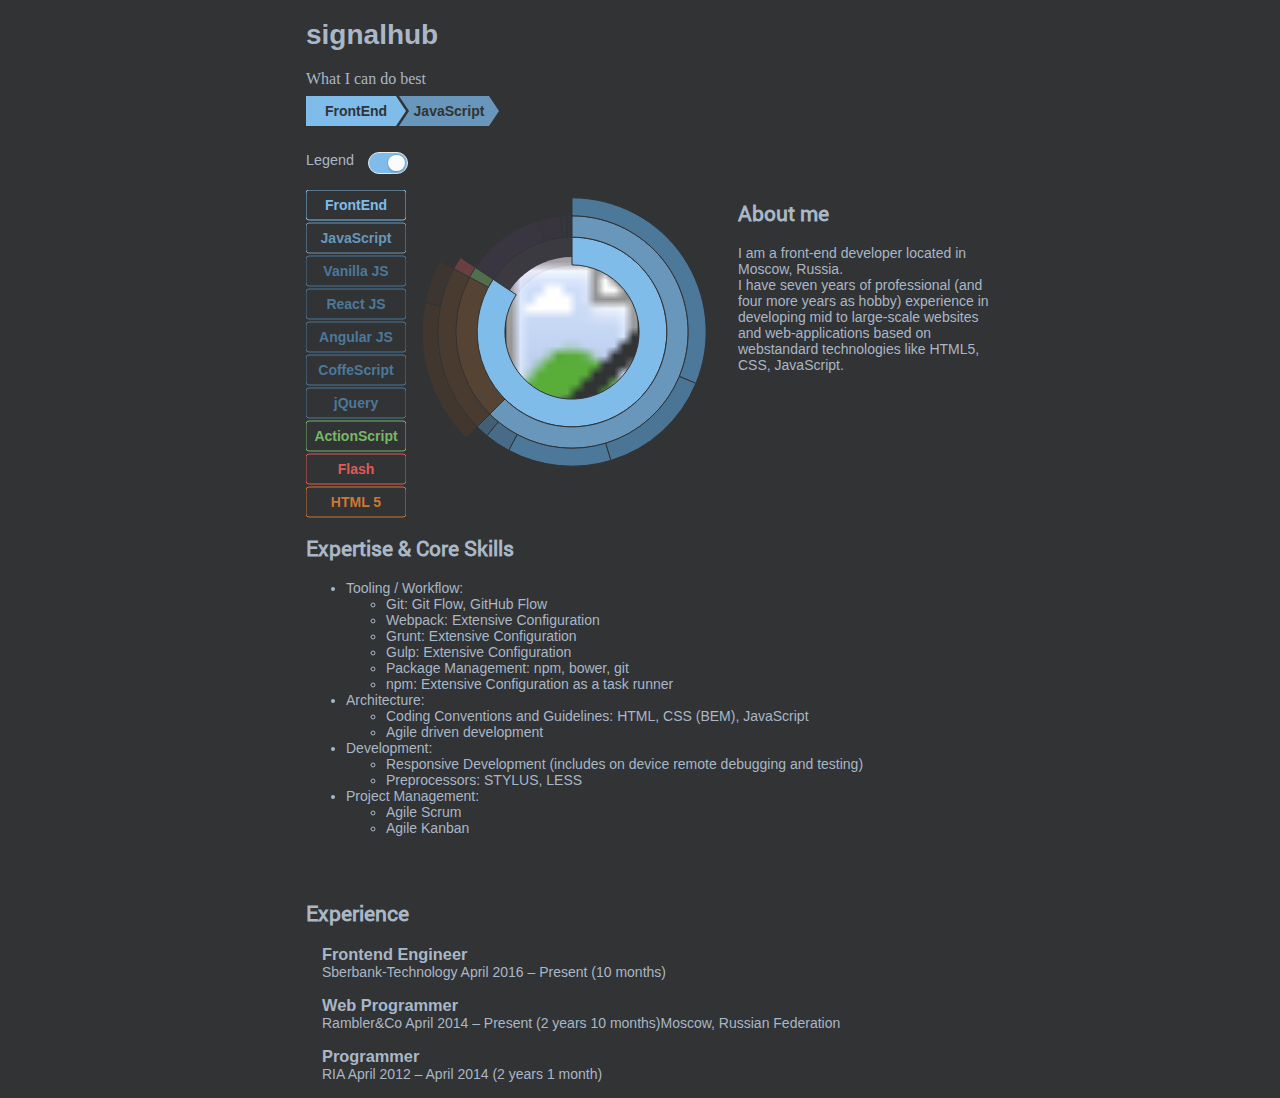
==== index.html @ 7374918c "update" ====
<!DOCTYPE html>
<html lang="ru">
  <head>
    <meta charset="UTF-8">
    <meta http-equiv="X-UA-Compatible" content="IE=edge">
    <meta name="viewport" content="width=device-width, initial-scale=1">
    <meta name="description" content="summary resume about">
    <meta name="keywords" content="javascript web developer">
    <meta name="author" content="signalhub">

    <title>Signalhub</title>

    
      <link href="assets/css/vendors.e2a9646f83c9525e4d4f.css" rel="stylesheet">
    
      <link href="assets/css/application.84dec3a2ce8c08d00c53.css" rel="stylesheet">
    
    <link rel="icon" type="image/x-icon" href="https://assets-cdn.github.com/favicon.ico">
    <!--[if IE]>
      <script src="//cdnjs.cloudflare.com/ajax/libs/es5-shim/4.1.7/es5-shim.min.js"></script>
      <script src="//cdnjs.cloudflare.com/ajax/libs/classlist/2014.01.31/classList.min.js"></script>
      <script src="//cdnjs.cloudflare.com/ajax/libs/selectivizr/1.0.2/selectivizr-min.js"></script>
    <![endif]-->
  </head>
  <body>

    <div id="main">
      <h1>signalhub</h1>
      <header>What I can do best</header>

      <div class="wrapper-seq">
        <div id="sequence"></div>
      </div>
      <div class="toggle-btn">
        <div>Legend</div>
        <input class="tgl tgl-ios" type="checkbox" id="togglelegend" checked="checked"/>
        <label class="tgl-btn" for="togglelegend"></label>
      </div>
      <div id="sidebar">
        <div id="legend"></div>
      </div>
      <!--<img src="/assets/images/avatar.png" alt="">-->
      <!--<img src="https://avatars0.githubusercontent.com/u/3446021?v=3&s=460" alt="">-->
      <div id="chart">
        <div class="desc">
          <h2>About me</h2>
          <div class="subscript">I am a front-end developer located in Moscow, Russia.<br>
            I have seven years of professional (and four more years as hobby)
            experience in developing mid to large-scale websites and web-applications
            based on webstandard technologies like HTML5, CSS, JavaScript.</div>
        </div>
        <div class="pie"></div>
        <div class="desc clear full-static">
          <h2>Expertise & Core Skills</h2>
          <div class="subscript">
            <ul>
              <li>Tooling / Workflow:</li>
              <ul>
                <li>Git: Git Flow, GitHub Flow</li>
                <li>Webpack: Extensive Configuration</li>
                <li>Grunt: Extensive Configuration</li>
                <li>Gulp: Extensive Configuration</li>
                <li>Package Management: npm, bower, git</li>
                <li>npm: Extensive Configuration as a task runner</li>
              </ul>
              <li>Architecture:</li>
              <ul>
                <li>Coding Conventions and Guidelines: HTML, CSS (BEM), JavaScript</li>
                <li>Agile driven development</li>
              </ul>
              <li>Development:</li>
              <ul>
                <li>Responsive Development (includes on device remote debugging and testing)</li>
                <li>Preprocessors: STYLUS, LESS</li>
              </ul>
              <li>Project Management:</li>
              <ul>
                <li>Agile Scrum</li>
                <li>Agile Kanban</li>
              </ul>
            </ul>
          </div>
        </div>
        <div class="desc full-static">
          <h2>Experience</h2>
          <div class="substring">
            <h3 class="post">Frontend Engineer</h3>
            <div class="place">
              Sberbank-Technology
              April 2016 – Present (10 months)
            </div>

          </div>
          <div class="substring">
            <h3 class="post">Web Programmer</h3>
            <div class="place">
              Rambler&Co
              April 2014 – Present (2 years 10 months)Moscow, Russian Federation
            </div>
          </div>
          <div class="substring">
            <h3 class="post">Programmer</h3>
            <div class="place">
              RIA
              April 2012 – April 2014 (2 years 1 month)
            </div>
          </div>
        </div>
      </div>
    </div>
    
      <script src="assets/js/vendors.e2a9646f83c9525e4d4f.js"></script>
    
      <script src="assets/js/application.bundle.84dec3a2ce8c08d00c53.js"></script>
    
  </body>
</html>
---- assets/css/application.84dec3a2ce8c08d00c53.css ----
#chart,#legend{position:absolute}*,.tgl,.tgl *,.tgl :after,.tgl :before,.tgl+.tgl-btn,.tgl:after,.tgl:before{box-sizing:border-box}#legend .rect-legend,.tgl+.tgl-btn{cursor:pointer}@font-face{font-family:"Attentica 4F";src:url(../../fonts/Attentica/Attentica-4F-UltraLight.eot?#iefix) format("embedded-opentype");src:url(../../fonts/Attentica/Attentica-4F-UltraLight.eot) format('eot'),url(../../fonts/Attentica/Attentica-4F-UltraLight.woff) format("woff"),url(../../fonts/Attentica/Attentica-4F-UltraLight.ttf) format("truetype")}@font-face{font-family:Roboto;font-weight:400;font-style:normal;src:url(../../fonts/RobotoRegular/RobotoRegular.eot) format('eot'),url(../../fonts/RobotoRegular/RobotoRegular.woff) format('woff'),url(../../fonts/RobotoRegular/RobotoRegular.ttf) format('truetype')}@font-face{font-family:RobotoBold;font-weight:700;font-style:normal;src:url(../../fonts/RobotoBold/RobotoBold.eot) format('eot'),url(../../fonts/RobotoBold/RobotoBold.woff) format('woff'),url(../../fonts/RobotoBold/RobotoBold.ttf) format('truetype')}@font-face{font-family:RobotoMedium;font-weight:400;font-style:normal;src:url(../../fonts/RobotoMedium/RobotoMedium.eot) format('eot'),url(../../fonts/RobotoMedium/RobotoMedium.woff) format('woff'),url(../../fonts/RobotoMedium/RobotoMedium.ttf) format('truetype')}@font-face{font-family:RobotoLight;font-weight:400;font-style:normal;src:url(../../fonts/RobotoLight/RobotoLight.eot) format('eot'),url(../../fonts/RobotoLight/RobotoLight.woff) format('woff'),url(../../fonts/RobotoLight/RobotoLight.ttf) format('truetype')}*{position:relative}body{font-family:'Roboto Light',sans-serif;font-size:14px;font-weight:400;background-color:#313335;color:#a9b7c6}#main{width:100%;max-width:700px;margin:0 auto}h1,header{padding:0 1rem}header{font-family:"Roboto Light";font-size:1rem}#sidebar{overflow:auto;height:336px;width:130px;float:left;z-index:100}.wrapper-seq{margin:.5rem 1rem;height:40px;overflow:hidden}#sequence{width:300px}#legend{padding:.5rem;height:100%;left:0;margin-left:.5rem}#chart .desc,#chart .desc .substring{margin-left:1rem}#legend text,#sequence text{font-weight:600;fill:#313335}#chart{width:100%;text-align:right}#chart .pie{margin-bottom:1rem;-webkit-transition:all .5s ease;transition:all .5s ease}#chart .pie.center{text-align:center}#chart .desc{float:right;width:36%;text-align:left}#chart .desc.full-static{width:100%;padding:1rem}#chart .desc.clear{clear:both}#chart .desc h2{font-family:Roboto}#chart .desc h3{margin-bottom:0}#chart path{stroke:#313335}#percentage{font-size:2.5em;display:block}.toggle-btn{padding:.5rem 1rem}.toggle-btn>div{margin-right:.6rem;font-size:.9rem;display:inline-block;vertical-align:top}@media (max-width:500px){#chart{position:absolute;width:100%;text-align:center}#chart .desc{float:right;padding:.5rem;width:60%;text-align:left;text-overflow:ellipsis;overflow:hidden;-webkit-transition:width .5s ease;transition:width .5s ease}#chart .desc.full{width:100%;padding:.5rem 1rem 1rem}}.tgl{display:none}.tgl ::-moz-selection,.tgl :after::-moz-selection,.tgl :before::-moz-selection,.tgl+.tgl-btn::-moz-selection,.tgl::-moz-selection,.tgl:after::-moz-selection,.tgl:before::-moz-selection{background:0 0}.tgl ::selection,.tgl :after::selection,.tgl :before::selection,.tgl+.tgl-btn::selection,.tgl::selection,.tgl:after::selection,.tgl:before::selection{background:0 0}.tgl+.tgl-btn{outline:0;display:block;width:2.9em;height:1.6em;position:relative;-webkit-user-select:none;-moz-user-select:none;-ms-user-select:none;user-select:none}.tgl+.tgl-btn:after,.tgl+.tgl-btn:before{position:relative;display:block;content:"";width:50%;height:100%}.tgl+.tgl-btn:after{left:0}.tgl+.tgl-btn:before{display:none}.tgl:checked+.tgl-btn:after{left:50%}.tgl-ios+.tgl-btn{background:#fbfbfb;border-radius:2em;padding:2px;-webkit-transition:all .4s ease;transition:all .4s ease;border:1px solid #e8eae9;display:inline-block;vertical-align:top}.tgl-ios+.tgl-btn:after{border-radius:2em;background:#fbfbfb;-webkit-transition:left .3s cubic-bezier(.175,.885,.32,1.275),padding .3s ease,margin .3s ease;transition:left .3s cubic-bezier(.175,.885,.32,1.275),padding .3s ease,margin .3s ease;box-shadow:0 0 0 1px rgba(0,0,0,.1),0 4px 0 rgba(0,0,0,.08)}.tgl-ios+.tgl-btn:hover:after{will-change:padding}.tgl-ios+.tgl-btn:active{box-shadow:inset 0 0 0 2em #e8eae9}.tgl-ios+.tgl-btn:active:after{padding-right:.8em}.tgl-ios:checked+.tgl-btn{background:#7fbcea}.tgl-ios:checked+.tgl-btn:active{box-shadow:none}.tgl-ios:checked+.tgl-btn:active:after{margin-left:-.8em}
/*# sourceMappingURL=application.84dec3a2ce8c08d00c53.css.map*/
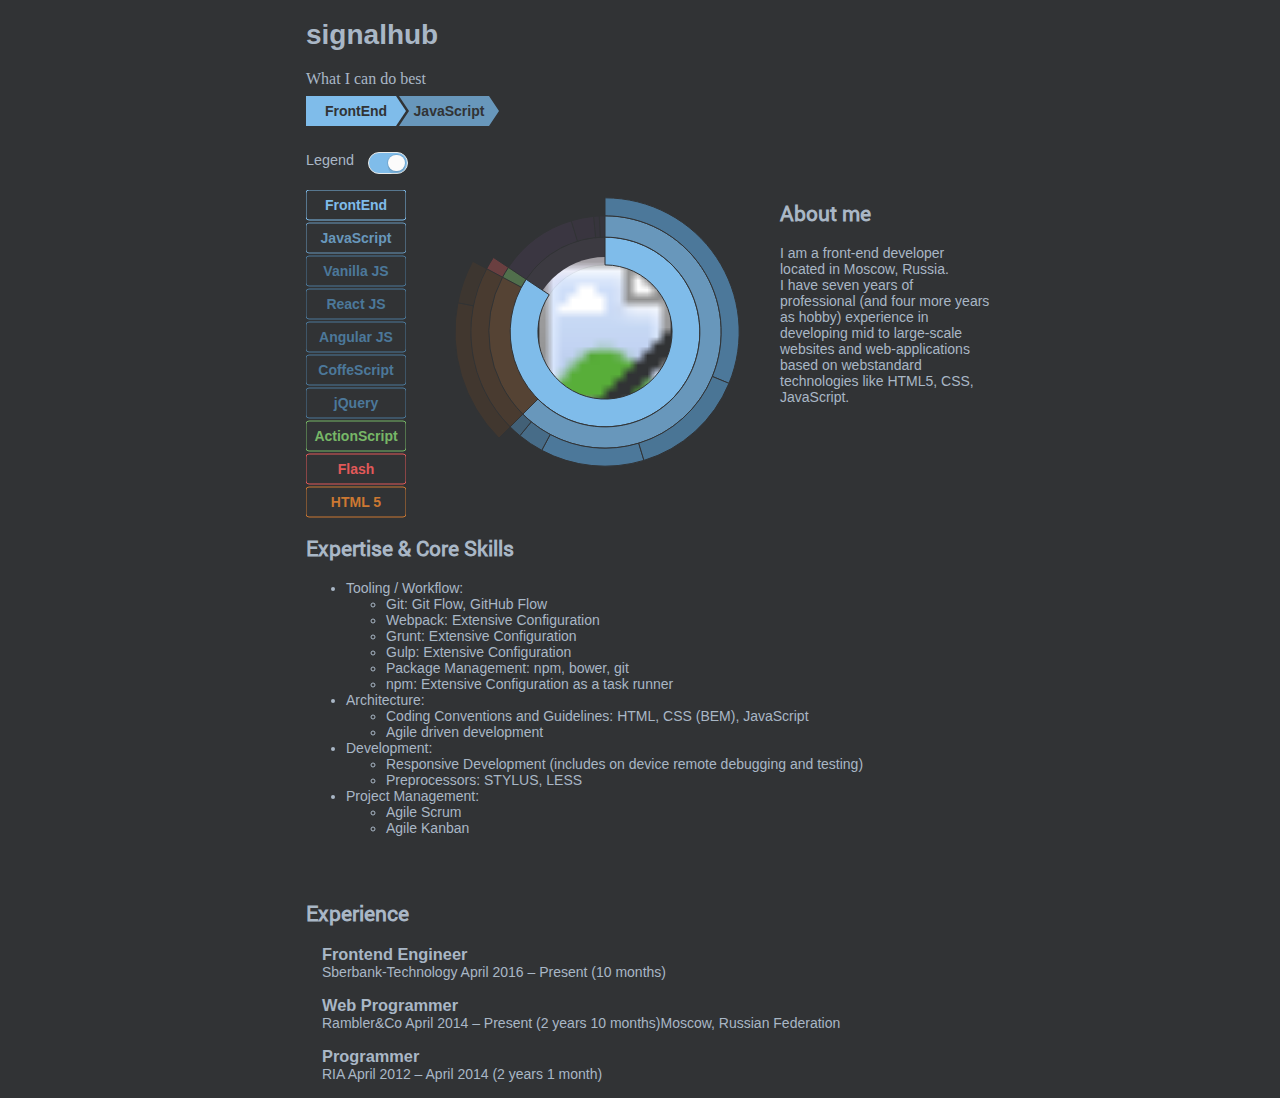
==== commit 608fac99: "update" ====
--- a/index.html
+++ b/index.html
@@ -11,9 +11,9 @@
     <title>Signalhub</title>
 
     
-      <link href="assets/css/vendors.e2a9646f83c9525e4d4f.css" rel="stylesheet">
+      <link href="assets/css/vendors.5076b66d7eb520025e30.css" rel="stylesheet">
     
-      <link href="assets/css/application.84dec3a2ce8c08d00c53.css" rel="stylesheet">
+      <link href="assets/css/application.f70ed61c5944aa495537.css" rel="stylesheet">
     
     <link rel="icon" type="image/x-icon" href="https://assets-cdn.github.com/favicon.ico">
     <!--[if IE]>
@@ -42,6 +42,7 @@
       <!--<img src="/assets/images/avatar.png" alt="">-->
       <!--<img src="https://avatars0.githubusercontent.com/u/3446021?v=3&s=460" alt="">-->
       <div id="chart">
+        <div class="pie"></div>
         <div class="desc">
           <h2>About me</h2>
           <div class="subscript">I am a front-end developer located in Moscow, Russia.<br>
@@ -49,7 +50,6 @@
             experience in developing mid to large-scale websites and web-applications
             based on webstandard technologies like HTML5, CSS, JavaScript.</div>
         </div>
-        <div class="pie"></div>
         <div class="desc clear full-static">
           <h2>Expertise & Core Skills</h2>
           <div class="subscript">
@@ -109,9 +109,9 @@
       </div>
     </div>
     
-      <script src="assets/js/vendors.e2a9646f83c9525e4d4f.js"></script>
+      <script src="assets/js/vendors.5076b66d7eb520025e30.js"></script>
     
-      <script src="assets/js/application.bundle.84dec3a2ce8c08d00c53.js"></script>
+      <script src="assets/js/application.bundle.f70ed61c5944aa495537.js"></script>
     
   </body>
 </html>
--- a/assets/css/application.f70ed61c5944aa495537.css
+++ b/assets/css/application.f70ed61c5944aa495537.css
@@ -0,0 +1,2 @@
+#chart,#legend{position:absolute}*,.tgl,.tgl *,.tgl :after,.tgl :before,.tgl+.tgl-btn,.tgl:after,.tgl:before{box-sizing:border-box}#legend .rect-legend,.tgl+.tgl-btn{cursor:pointer}@font-face{font-family:"Attentica 4F";src:url(../../fonts/Attentica/Attentica-4F-UltraLight.eot?#iefix) format("embedded-opentype");src:url(../../fonts/Attentica/Attentica-4F-UltraLight.eot) format('eot'),url(../../fonts/Attentica/Attentica-4F-UltraLight.woff) format("woff"),url(../../fonts/Attentica/Attentica-4F-UltraLight.ttf) format("truetype")}@font-face{font-family:Roboto;font-weight:400;font-style:normal;src:url(../../fonts/RobotoRegular/RobotoRegular.eot) format('eot'),url(../../fonts/RobotoRegular/RobotoRegular.woff) format('woff'),url(../../fonts/RobotoRegular/RobotoRegular.ttf) format('truetype')}@font-face{font-family:RobotoBold;font-weight:700;font-style:normal;src:url(../../fonts/RobotoBold/RobotoBold.eot) format('eot'),url(../../fonts/RobotoBold/RobotoBold.woff) format('woff'),url(../../fonts/RobotoBold/RobotoBold.ttf) format('truetype')}@font-face{font-family:RobotoMedium;font-weight:400;font-style:normal;src:url(../../fonts/RobotoMedium/RobotoMedium.eot) format('eot'),url(../../fonts/RobotoMedium/RobotoMedium.woff) format('woff'),url(../../fonts/RobotoMedium/RobotoMedium.ttf) format('truetype')}@font-face{font-family:RobotoLight;font-weight:400;font-style:normal;src:url(../../fonts/RobotoLight/RobotoLight.eot) format('eot'),url(../../fonts/RobotoLight/RobotoLight.woff) format('woff'),url(../../fonts/RobotoLight/RobotoLight.ttf) format('truetype')}*{position:relative}body{font-family:'Roboto Light',sans-serif;font-size:14px;font-weight:400;background-color:#313335;color:#a9b7c6}#main{width:100%;max-width:700px;margin:0 auto}h1,header{padding:0 1rem}header{font-family:"Roboto Light";font-size:1rem}#sidebar{overflow:auto;height:336px;width:130px;float:left;z-index:100}.wrapper-seq{margin:.5rem 1rem;height:40px;overflow:hidden}#sequence{width:300px}#legend{padding:.5rem;height:100%;left:0;margin-left:.5rem}#legend text,#sequence text{font-weight:600;fill:#313335}#chart{width:100%;text-align:right}#chart .pie{margin-bottom:1rem;text-align:center;float:left;width:50%;margin-left:20%;-webkit-transition:all .5s ease;transition:all .5s ease}#chart .pie.center{text-align:center;margin:0 auto;width:100%}#chart .desc{text-align:left}#chart .desc.full-static{width:100%;padding:1rem}#chart .desc.clear{clear:both}#chart .desc h2{font-family:Roboto}#chart .desc h3{margin-bottom:0}#chart .desc .substring{margin-left:1rem}#chart path{stroke:#313335}#percentage{font-size:2.5em;display:block}.toggle-btn{padding:.5rem 1rem}.toggle-btn>div{margin-right:.6rem;font-size:.9rem;display:inline-block;vertical-align:top}@media (max-width:640px){#chart{position:absolute;width:100%;text-align:center}#chart .desc{padding:.5rem 1rem;width:100%;text-align:left;text-overflow:ellipsis;overflow:hidden;-webkit-transition:width .5s ease;transition:width .5s ease}#chart .desc.full{width:100%;padding:.5rem 1rem 1rem}}.tgl{display:none}.tgl ::-moz-selection,.tgl :after::-moz-selection,.tgl :before::-moz-selection,.tgl+.tgl-btn::-moz-selection,.tgl::-moz-selection,.tgl:after::-moz-selection,.tgl:before::-moz-selection{background:0 0}.tgl ::selection,.tgl :after::selection,.tgl :before::selection,.tgl+.tgl-btn::selection,.tgl::selection,.tgl:after::selection,.tgl:before::selection{background:0 0}.tgl+.tgl-btn{outline:0;display:block;width:2.9em;height:1.6em;position:relative;-webkit-user-select:none;-moz-user-select:none;-ms-user-select:none;user-select:none}.tgl+.tgl-btn:after,.tgl+.tgl-btn:before{position:relative;display:block;content:"";width:50%;height:100%}.tgl+.tgl-btn:after{left:0}.tgl+.tgl-btn:before{display:none}.tgl:checked+.tgl-btn:after{left:50%}.tgl-ios+.tgl-btn{background:#fbfbfb;border-radius:2em;padding:2px;-webkit-transition:all .4s ease;transition:all .4s ease;border:1px solid #e8eae9;display:inline-block;vertical-align:top}.tgl-ios+.tgl-btn:after{border-radius:2em;background:#fbfbfb;-webkit-transition:left .3s cubic-bezier(.175,.885,.32,1.275),padding .3s ease,margin .3s ease;transition:left .3s cubic-bezier(.175,.885,.32,1.275),padding .3s ease,margin .3s ease;box-shadow:0 0 0 1px rgba(0,0,0,.1),0 4px 0 rgba(0,0,0,.08)}.tgl-ios+.tgl-btn:hover:after{will-change:padding}.tgl-ios+.tgl-btn:active{box-shadow:inset 0 0 0 2em #e8eae9}.tgl-ios+.tgl-btn:active:after{padding-right:.8em}.tgl-ios:checked+.tgl-btn{background:#7fbcea}.tgl-ios:checked+.tgl-btn:active{box-shadow:none}.tgl-ios:checked+.tgl-btn:active:after{margin-left:-.8em}
+/*# sourceMappingURL=application.f70ed61c5944aa495537.css.map*/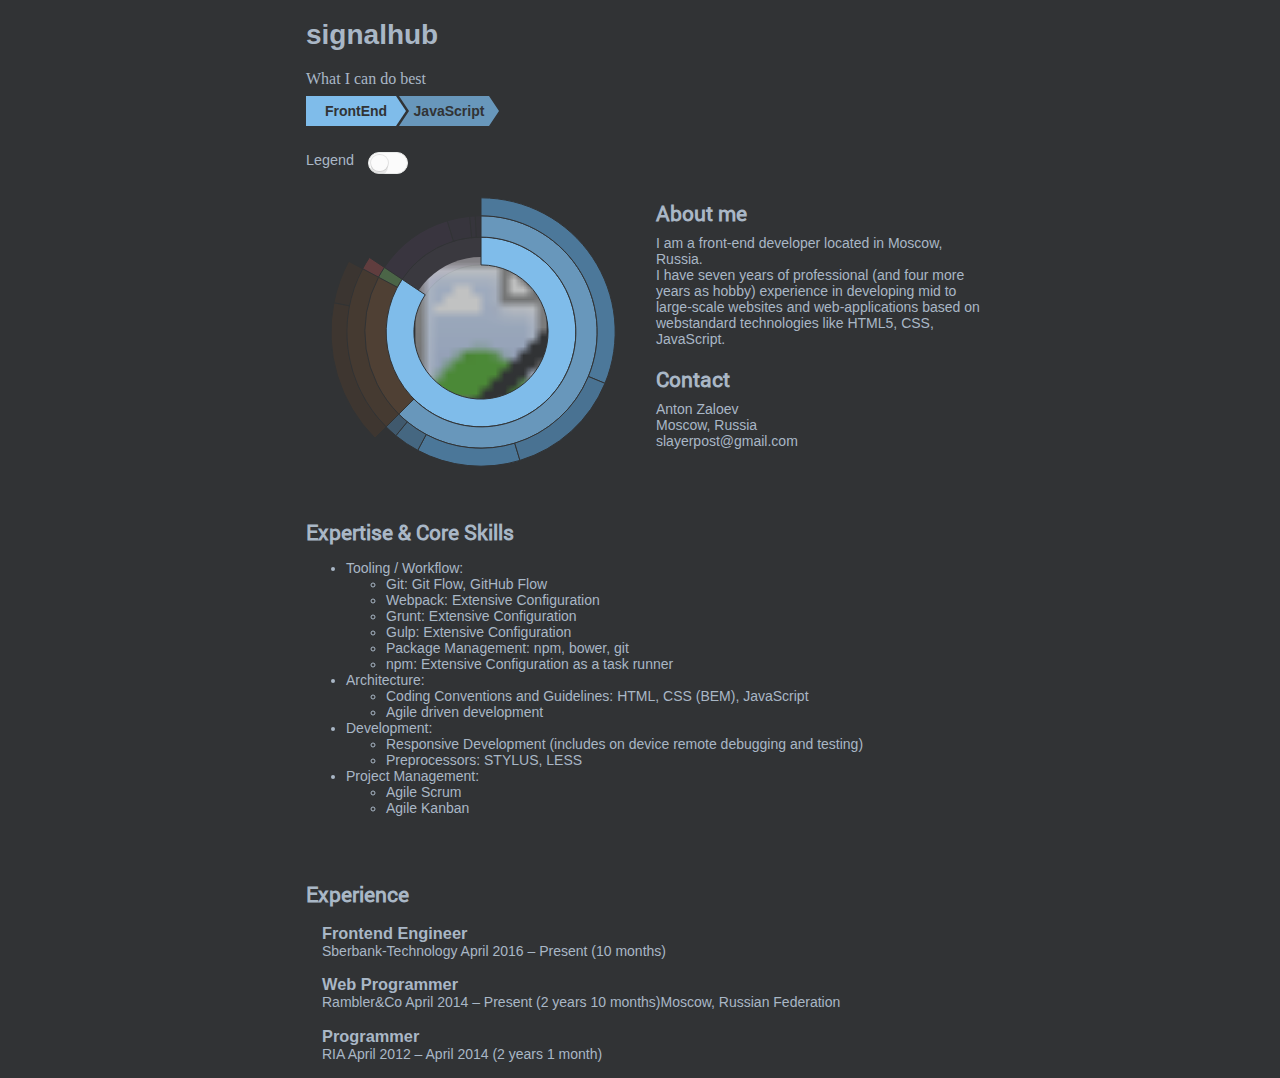
==== commit 9a1b646b: "update" ====
--- a/index.html
+++ b/index.html
@@ -11,9 +11,9 @@
     <title>Signalhub</title>
 
     
-      <link href="assets/css/vendors.5076b66d7eb520025e30.css" rel="stylesheet">
+      <link href="assets/css/vendors.6fa2deba496269b91378.css" rel="stylesheet">
     
-      <link href="assets/css/application.f70ed61c5944aa495537.css" rel="stylesheet">
+      <link href="assets/css/application.76e39d6ee695f82f96f2.css" rel="stylesheet">
     
     <link rel="icon" type="image/x-icon" href="https://assets-cdn.github.com/favicon.ico">
     <!--[if IE]>
@@ -33,7 +33,7 @@
       </div>
       <div class="toggle-btn">
         <div>Legend</div>
-        <input class="tgl tgl-ios" type="checkbox" id="togglelegend" checked="checked"/>
+        <input class="tgl tgl-ios" type="checkbox" id="togglelegend"/>
         <label class="tgl-btn" for="togglelegend"></label>
       </div>
       <div id="sidebar">
@@ -42,7 +42,7 @@
       <!--<img src="/assets/images/avatar.png" alt="">-->
       <!--<img src="https://avatars0.githubusercontent.com/u/3446021?v=3&s=460" alt="">-->
       <div id="chart">
-        <div class="pie"></div>
+        <div class="pie center"></div>
         <div class="desc">
           <h2>About me</h2>
           <div class="subscript">I am a front-end developer located in Moscow, Russia.<br>
@@ -50,6 +50,15 @@
             experience in developing mid to large-scale websites and web-applications
             based on webstandard technologies like HTML5, CSS, JavaScript.</div>
         </div>
+        <div class="desc">
+          <h2>Contact</h2>
+          <div class="subscript">
+            Anton Zaloev<br>
+            Moscow, Russia<br>
+            slayerpost@gmail.com
+          </div>
+        </div>
+
         <div class="desc clear full-static">
           <h2>Expertise & Core Skills</h2>
           <div class="subscript">
@@ -109,9 +118,9 @@
       </div>
     </div>
     
-      <script src="assets/js/vendors.5076b66d7eb520025e30.js"></script>
+      <script src="assets/js/vendors.6fa2deba496269b91378.js"></script>
     
-      <script src="assets/js/application.bundle.f70ed61c5944aa495537.js"></script>
+      <script src="assets/js/application.bundle.76e39d6ee695f82f96f2.js"></script>
     
   </body>
 </html>
--- a/assets/css/application.76e39d6ee695f82f96f2.css
+++ b/assets/css/application.76e39d6ee695f82f96f2.css
@@ -0,0 +1,2 @@
+#chart,#legend{position:absolute}*,.tgl,.tgl *,.tgl :after,.tgl :before,.tgl+.tgl-btn,.tgl:after,.tgl:before{box-sizing:border-box}#legend .rect-legend,.tgl+.tgl-btn{cursor:pointer}@font-face{font-family:"Attentica 4F";src:url(../../fonts/Attentica/Attentica-4F-UltraLight.eot?#iefix) format("embedded-opentype");src:url(../../fonts/Attentica/Attentica-4F-UltraLight.eot) format('eot'),url(../../fonts/Attentica/Attentica-4F-UltraLight.woff) format("woff"),url(../../fonts/Attentica/Attentica-4F-UltraLight.ttf) format("truetype")}@font-face{font-family:Roboto;font-weight:400;font-style:normal;src:url(../../fonts/RobotoRegular/RobotoRegular.eot) format('eot'),url(../../fonts/RobotoRegular/RobotoRegular.woff) format('woff'),url(../../fonts/RobotoRegular/RobotoRegular.ttf) format('truetype')}@font-face{font-family:RobotoBold;font-weight:700;font-style:normal;src:url(../../fonts/RobotoBold/RobotoBold.eot) format('eot'),url(../../fonts/RobotoBold/RobotoBold.woff) format('woff'),url(../../fonts/RobotoBold/RobotoBold.ttf) format('truetype')}@font-face{font-family:RobotoMedium;font-weight:400;font-style:normal;src:url(../../fonts/RobotoMedium/RobotoMedium.eot) format('eot'),url(../../fonts/RobotoMedium/RobotoMedium.woff) format('woff'),url(../../fonts/RobotoMedium/RobotoMedium.ttf) format('truetype')}@font-face{font-family:RobotoLight;font-weight:400;font-style:normal;src:url(../../fonts/RobotoLight/RobotoLight.eot) format('eot'),url(../../fonts/RobotoLight/RobotoLight.woff) format('woff'),url(../../fonts/RobotoLight/RobotoLight.ttf) format('truetype')}*{position:relative}body{font-family:'Roboto Light',sans-serif;font-size:14px;font-weight:400;background-color:#313335;color:#a9b7c6}#main{width:100%;max-width:700px;margin:0 auto}h1,header{padding:0 1rem}header{font-family:"Roboto Light";font-size:1rem}#sidebar{overflow:auto;height:336px;width:130px;float:left;z-index:100}.wrapper-seq{margin:.5rem 1rem;height:40px;overflow:hidden}#sequence{width:300px}#legend{padding:.5rem;height:100%;left:-130px;margin-left:.5rem}#legend text,#sequence text{font-weight:600;fill:#313335}#chart{overflow:hidden;width:100%;text-align:right}#chart image{opacity:.7}#chart .pie{margin-bottom:2.5rem;text-align:center;float:left;width:50%;margin-left:20%;-webkit-transition:all .5s ease;transition:all .5s ease}#chart .pie.center{text-align:center;margin:0 auto 0 1rem;z-index:200}#chart .desc{text-align:left}#chart .desc.full-static{width:100%;padding:1rem}#chart .desc.clear{clear:both}#chart .desc h2{font-family:Roboto;margin-bottom:.5rem}#chart .desc h3{margin-bottom:0}#chart .desc .substring{margin-left:1rem}#chart path{stroke:#313335}#percentage{font-size:2.5em;display:block}.toggle-btn{padding:.5rem 1rem}.toggle-btn>div{margin-right:.6rem;font-size:.9rem;display:inline-block;vertical-align:top}@media (max-width:640px){#chart{position:absolute;width:100%;text-align:center}#chart .desc{padding:.5rem 1rem;width:100%;text-align:left;text-overflow:ellipsis;overflow:hidden;-webkit-transition:width .5s ease;transition:width .5s ease}#chart .desc.full{width:100%;padding:.5rem 1rem 1rem}}@media (max-width:400px){#chart .pie.center{width:100%;margin-left:0}}.tgl{display:none}.tgl ::-moz-selection,.tgl :after::-moz-selection,.tgl :before::-moz-selection,.tgl+.tgl-btn::-moz-selection,.tgl::-moz-selection,.tgl:after::-moz-selection,.tgl:before::-moz-selection{background:0 0}.tgl ::selection,.tgl :after::selection,.tgl :before::selection,.tgl+.tgl-btn::selection,.tgl::selection,.tgl:after::selection,.tgl:before::selection{background:0 0}.tgl+.tgl-btn{outline:0;display:block;width:2.9em;height:1.6em;position:relative;-webkit-user-select:none;-moz-user-select:none;-ms-user-select:none;user-select:none}.tgl+.tgl-btn:after,.tgl+.tgl-btn:before{position:relative;display:block;content:"";width:50%;height:100%}.tgl+.tgl-btn:after{left:0}.tgl+.tgl-btn:before{display:none}.tgl:checked+.tgl-btn:after{left:50%}.tgl-ios+.tgl-btn{background:#fbfbfb;border-radius:2em;padding:2px;-webkit-transition:all .4s ease;transition:all .4s ease;border:1px solid #e8eae9;display:inline-block;vertical-align:top}.tgl-ios+.tgl-btn:after{border-radius:2em;background:#fbfbfb;-webkit-transition:left .3s cubic-bezier(.175,.885,.32,1.275),padding .3s ease,margin .3s ease;transition:left .3s cubic-bezier(.175,.885,.32,1.275),padding .3s ease,margin .3s ease;box-shadow:0 0 0 1px rgba(0,0,0,.1),0 4px 0 rgba(0,0,0,.08)}.tgl-ios+.tgl-btn:hover:after{will-change:padding}.tgl-ios+.tgl-btn:active{box-shadow:inset 0 0 0 2em #e8eae9}.tgl-ios+.tgl-btn:active:after{padding-right:.8em}.tgl-ios:checked+.tgl-btn{background:#7fbcea}.tgl-ios:checked+.tgl-btn:active{box-shadow:none}.tgl-ios:checked+.tgl-btn:active:after{margin-left:-.8em}
+/*# sourceMappingURL=application.76e39d6ee695f82f96f2.css.map*/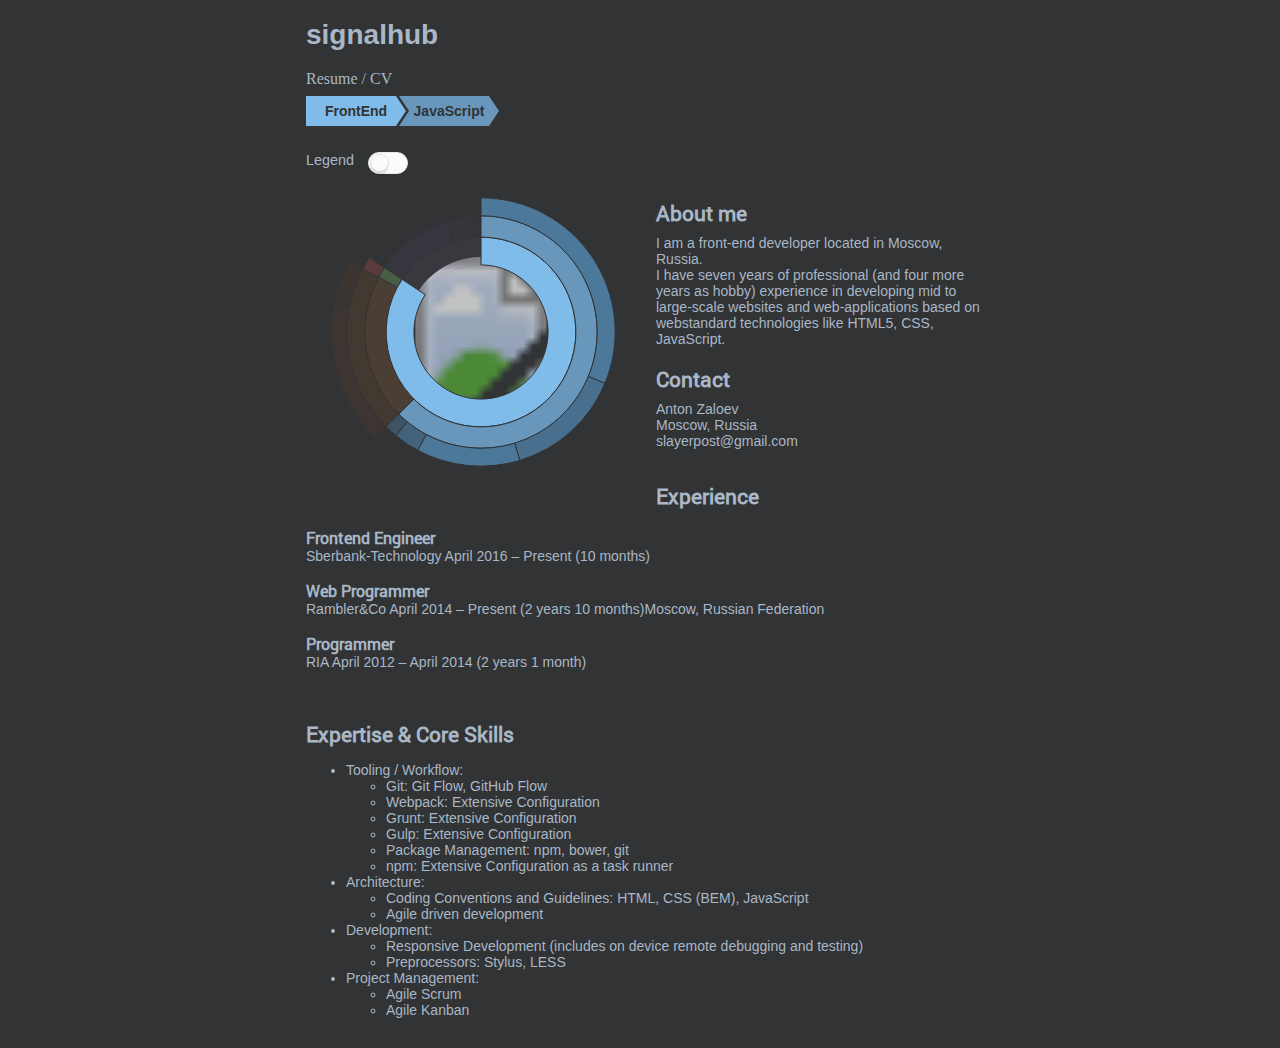
==== commit 57b96988: "update" ====
--- a/index.html
+++ b/index.html
@@ -11,9 +11,9 @@
     <title>Signalhub</title>
 
     
-      <link href="assets/css/vendors.6fa2deba496269b91378.css" rel="stylesheet">
+      <link href="assets/css/vendors.91aebac6f717f6c5a1d9.css" rel="stylesheet">
     
-      <link href="assets/css/application.76e39d6ee695f82f96f2.css" rel="stylesheet">
+      <link href="assets/css/application.cc38e5986e70eb9eb578.css" rel="stylesheet">
     
     <link rel="icon" type="image/x-icon" href="https://assets-cdn.github.com/favicon.ico">
     <!--[if IE]>
@@ -26,7 +26,7 @@
 
     <div id="main">
       <h1>signalhub</h1>
-      <header>What I can do best</header>
+      <header>Resume / CV</header>
 
       <div class="wrapper-seq">
         <div id="sequence"></div>
@@ -52,47 +52,15 @@
         </div>
         <div class="desc">
           <h2>Contact</h2>
-          <div class="subscript">
+          <div class="subscribe">
             Anton Zaloev<br>
             Moscow, Russia<br>
             slayerpost@gmail.com
           </div>
         </div>
-
-        <div class="desc clear full-static">
-          <h2>Expertise & Core Skills</h2>
-          <div class="subscript">
-            <ul>
-              <li>Tooling / Workflow:</li>
-              <ul>
-                <li>Git: Git Flow, GitHub Flow</li>
-                <li>Webpack: Extensive Configuration</li>
-                <li>Grunt: Extensive Configuration</li>
-                <li>Gulp: Extensive Configuration</li>
-                <li>Package Management: npm, bower, git</li>
-                <li>npm: Extensive Configuration as a task runner</li>
-              </ul>
-              <li>Architecture:</li>
-              <ul>
-                <li>Coding Conventions and Guidelines: HTML, CSS (BEM), JavaScript</li>
-                <li>Agile driven development</li>
-              </ul>
-              <li>Development:</li>
-              <ul>
-                <li>Responsive Development (includes on device remote debugging and testing)</li>
-                <li>Preprocessors: STYLUS, LESS</li>
-              </ul>
-              <li>Project Management:</li>
-              <ul>
-                <li>Agile Scrum</li>
-                <li>Agile Kanban</li>
-              </ul>
-            </ul>
-          </div>
-        </div>
         <div class="desc full-static">
           <h2>Experience</h2>
-          <div class="substring">
+          <div class="subscribe">
             <h3 class="post">Frontend Engineer</h3>
             <div class="place">
               Sberbank-Technology
@@ -115,12 +83,55 @@
             </div>
           </div>
         </div>
+        <div class="desc clear full-static">
+          <h2>Expertise & Core Skills</h2>
+          <div class="subscript">
+            <ul>
+              <li>Tooling / Workflow:</li>
+              <ul>
+                <li>Git: Git Flow, GitHub Flow</li>
+                <li>Webpack: Extensive Configuration</li>
+                <li>Grunt: Extensive Configuration</li>
+                <li>Gulp: Extensive Configuration</li>
+                <li>Package Management: npm, bower, git</li>
+                <li>npm: Extensive Configuration as a task runner</li>
+              </ul>
+              <li>Architecture:</li>
+              <ul>
+                <li>Coding Conventions and Guidelines: HTML, CSS (BEM), JavaScript</li>
+                <li>Agile driven development</li>
+              </ul>
+              <li>Development:</li>
+              <ul>
+                <li>Responsive Development (includes on device remote debugging and testing)</li>
+                <li>Preprocessors: Stylus, LESS</li>
+              </ul>
+              <li>Project Management:</li>
+              <ul>
+                <li>Agile Scrum</li>
+                <li>Agile Kanban</li>
+              </ul>
+            </ul>
+          </div>
+        </div>
+        <!--<div class="desc full-static">-->
+          <!--<h2>Work</h2>-->
+          <!--<div class="subscribe">-->
+            <!--<a href="http://drive-bmw.motor.ru/">BMW ConnectedDrive</a>-->
+          <!--</div>-->
+          <!--<div class="subscribe">-->
+            <!--<a href="https://lenta.ru/articles/2014/06/24/cupinfo/">The world Cup 2014</a>-->
+          <!--</div>-->
+          <!--<div class="subscribe">-->
+            <!--<a href="https://finance.rambler.ru/currencies/dynamics/">finance.rambler.ru</a>-->
+          <!--</div>-->
+        <!--</div>-->
       </div>
     </div>
     
-      <script src="assets/js/vendors.6fa2deba496269b91378.js"></script>
+      <script src="assets/js/vendors.91aebac6f717f6c5a1d9.js"></script>
     
-      <script src="assets/js/application.bundle.76e39d6ee695f82f96f2.js"></script>
+      <script src="assets/js/application.bundle.cc38e5986e70eb9eb578.js"></script>
     
   </body>
 </html>
--- a/assets/css/application.cc38e5986e70eb9eb578.css
+++ b/assets/css/application.cc38e5986e70eb9eb578.css
@@ -0,0 +1,2 @@
+#chart,#legend{position:absolute}*,.tgl,.tgl *,.tgl :after,.tgl :before,.tgl+.tgl-btn,.tgl:after,.tgl:before{box-sizing:border-box}#legend .rect-legend,.tgl+.tgl-btn{cursor:pointer}@font-face{font-family:"Attentica 4F";src:url(../../fonts/Attentica/Attentica-4F-UltraLight.eot?#iefix) format("embedded-opentype");src:url(../../fonts/Attentica/Attentica-4F-UltraLight.eot) format('eot'),url(../../fonts/Attentica/Attentica-4F-UltraLight.woff) format("woff"),url(../../fonts/Attentica/Attentica-4F-UltraLight.ttf) format("truetype")}@font-face{font-family:Roboto;font-weight:400;font-style:normal;src:url(../../fonts/RobotoRegular/RobotoRegular.eot) format('eot'),url(../../fonts/RobotoRegular/RobotoRegular.woff) format('woff'),url(../../fonts/RobotoRegular/RobotoRegular.ttf) format('truetype')}@font-face{font-family:RobotoBold;font-weight:700;font-style:normal;src:url(../../fonts/RobotoBold/RobotoBold.eot) format('eot'),url(../../fonts/RobotoBold/RobotoBold.woff) format('woff'),url(../../fonts/RobotoBold/RobotoBold.ttf) format('truetype')}@font-face{font-family:RobotoMedium;font-weight:400;font-style:normal;src:url(../../fonts/RobotoMedium/RobotoMedium.eot) format('eot'),url(../../fonts/RobotoMedium/RobotoMedium.woff) format('woff'),url(../../fonts/RobotoMedium/RobotoMedium.ttf) format('truetype')}@font-face{font-family:RobotoLight;font-weight:400;font-style:normal;src:url(../../fonts/RobotoLight/RobotoLight.eot) format('eot'),url(../../fonts/RobotoLight/RobotoLight.woff) format('woff'),url(../../fonts/RobotoLight/RobotoLight.ttf) format('truetype')}*{position:relative}body{font-family:'Roboto Light',sans-serif;font-size:14px;font-weight:400;background-color:#313335;color:#a9b7c6}#main{width:100%;max-width:700px;margin:0 auto}h1,header{padding:0 1rem}header{font-family:"Roboto Light";font-size:1rem}.desc h2,.desc h3{font-family:Roboto}#sidebar{overflow:auto;height:336px;width:130px;float:left;z-index:100}.wrapper-seq{margin:.5rem 1rem;height:40px;overflow:hidden}#sequence{width:300px}#legend{padding:.5rem;height:100%;left:-130px;margin-left:.5rem}#legend text,#sequence text{font-weight:600;fill:#313335}#chart{overflow:hidden;width:100%;text-align:right}#chart image{opacity:.7}#chart .pie{margin-bottom:2.5rem;text-align:center;float:left;width:50%;margin-left:20%;-webkit-transition:all .5s ease;transition:all .5s ease}#chart .pie.center{text-align:center;margin:0 auto 0 1rem;z-index:200}.desc{text-align:left}.desc.full-static{width:100%;padding:1rem}.desc.clear{clear:both}.desc h2{margin-bottom:.5rem}.desc h3{margin-bottom:0}.subscribe a{color:inherit}#chart path{stroke:#313335}#percentage{font-size:2.5em;display:block}.toggle-btn{padding:.5rem 1rem}.toggle-btn>div{margin-right:.6rem;font-size:.9rem;display:inline-block;vertical-align:top}@media (max-width:640px){#chart{position:absolute;width:100%;text-align:center}#chart .desc{padding:.5rem 1rem;width:100%;text-align:left;text-overflow:ellipsis;overflow:hidden;-webkit-transition:width .5s ease;transition:width .5s ease}#chart .desc.full{width:100%;padding:.5rem 1rem 1rem}}@media (max-width:400px){#chart .pie.center{width:100%;margin-left:0}}.tgl{display:none}.tgl ::-moz-selection,.tgl :after::-moz-selection,.tgl :before::-moz-selection,.tgl+.tgl-btn::-moz-selection,.tgl::-moz-selection,.tgl:after::-moz-selection,.tgl:before::-moz-selection{background:0 0}.tgl ::selection,.tgl :after::selection,.tgl :before::selection,.tgl+.tgl-btn::selection,.tgl::selection,.tgl:after::selection,.tgl:before::selection{background:0 0}.tgl+.tgl-btn{outline:0;display:block;width:2.9em;height:1.6em;position:relative;-webkit-user-select:none;-moz-user-select:none;-ms-user-select:none;user-select:none}.tgl+.tgl-btn:after,.tgl+.tgl-btn:before{position:relative;display:block;content:"";width:50%;height:100%}.tgl+.tgl-btn:after{left:0}.tgl+.tgl-btn:before{display:none}.tgl:checked+.tgl-btn:after{left:50%}.tgl-ios+.tgl-btn{background:#fbfbfb;border-radius:2em;padding:2px;-webkit-transition:all .4s ease;transition:all .4s ease;border:1px solid #e8eae9;display:inline-block;vertical-align:top}.tgl-ios+.tgl-btn:after{border-radius:2em;background:#fbfbfb;-webkit-transition:left .3s cubic-bezier(.175,.885,.32,1.275),padding .3s ease,margin .3s ease;transition:left .3s cubic-bezier(.175,.885,.32,1.275),padding .3s ease,margin .3s ease;box-shadow:0 0 0 1px rgba(0,0,0,.1),0 4px 0 rgba(0,0,0,.08)}.tgl-ios+.tgl-btn:hover:after{will-change:padding}.tgl-ios+.tgl-btn:active{box-shadow:inset 0 0 0 2em #e8eae9}.tgl-ios+.tgl-btn:active:after{padding-right:.8em}.tgl-ios:checked+.tgl-btn{background:#7fbcea}.tgl-ios:checked+.tgl-btn:active{box-shadow:none}.tgl-ios:checked+.tgl-btn:active:after{margin-left:-.8em}
+/*# sourceMappingURL=application.cc38e5986e70eb9eb578.css.map*/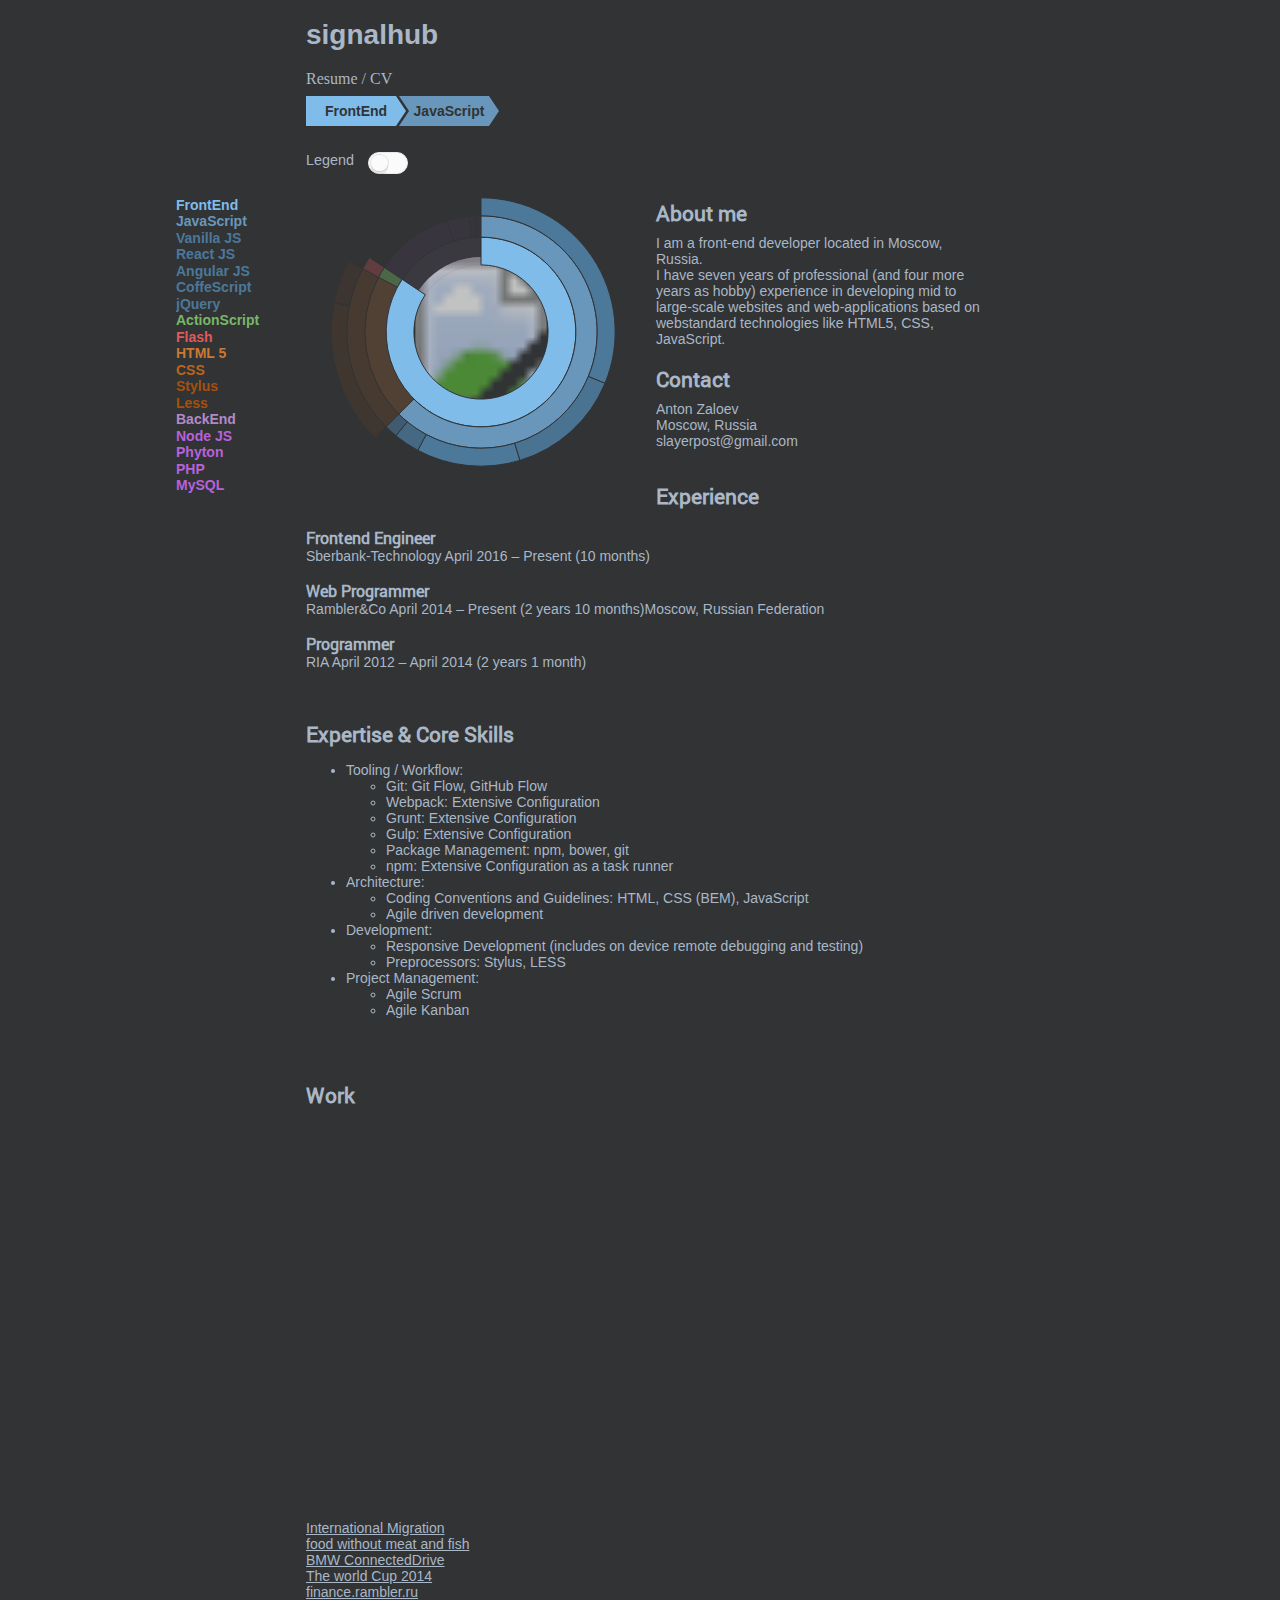
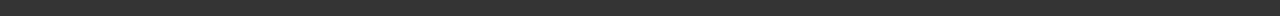
==== commit 03d87f8c: "update" ====
--- a/index.html
+++ b/index.html
@@ -11,9 +11,9 @@
     <title>Signalhub</title>
 
     
-      <link href="assets/css/vendors.91aebac6f717f6c5a1d9.css" rel="stylesheet">
+      <link href="assets/css/vendors.4f521dedf193a9142c0c.css" rel="stylesheet">
     
-      <link href="assets/css/application.cc38e5986e70eb9eb578.css" rel="stylesheet">
+      <link href="assets/css/application.45ab47c7e9a9898e4f08.css" rel="stylesheet">
     
     <link rel="icon" type="image/x-icon" href="https://assets-cdn.github.com/favicon.ico">
     <!--[if IE]>
@@ -114,24 +114,42 @@
             </ul>
           </div>
         </div>
-        <!--<div class="desc full-static">-->
-          <!--<h2>Work</h2>-->
-          <!--<div class="subscribe">-->
-            <!--<a href="http://drive-bmw.motor.ru/">BMW ConnectedDrive</a>-->
-          <!--</div>-->
-          <!--<div class="subscribe">-->
-            <!--<a href="https://lenta.ru/articles/2014/06/24/cupinfo/">The world Cup 2014</a>-->
-          <!--</div>-->
-          <!--<div class="subscribe">-->
-            <!--<a href="https://finance.rambler.ru/currencies/dynamics/">finance.rambler.ru</a>-->
-          <!--</div>-->
-        <!--</div>-->
+        <div class="desc full-static">
+          <h2>Work</h2>
+          <div class="subscribe">
+            <object width="600" height="400">
+
+              <param name="movie" value="">
+
+              <embed src="http://vid-1.rian.ru/ig/anton/eg/" width="600" height="400">
+
+              </embed>
+
+            </object>
+          </div>
+          <div class="subscribe">
+            <a href="http://vid-1.rian.ru/ig/anton/migr/">International Migration</a>
+          </div>
+          <div class="subscribe">
+            <a href="http://vid-1.rian.ru/ig/anton/foodfish/">food without meat and fish</a>
+          </div>
+
+          <div class="subscribe">
+            <a href="http://drive-bmw.motor.ru/">BMW ConnectedDrive</a>
+          </div>
+          <div class="subscribe">
+            <a href="https://lenta.ru/articles/2014/06/24/cupinfo/">The world Cup 2014</a>
+          </div>
+          <div class="subscribe">
+            <a href="https://finance.rambler.ru/currencies/dynamics/">finance.rambler.ru</a>
+          </div>
+        </div>
       </div>
     </div>
     
-      <script src="assets/js/vendors.91aebac6f717f6c5a1d9.js"></script>
+      <script src="assets/js/vendors.4f521dedf193a9142c0c.js"></script>
     
-      <script src="assets/js/application.bundle.cc38e5986e70eb9eb578.js"></script>
+      <script src="assets/js/application.bundle.45ab47c7e9a9898e4f08.js"></script>
     
   </body>
 </html>
--- a/assets/css/application.45ab47c7e9a9898e4f08.css
+++ b/assets/css/application.45ab47c7e9a9898e4f08.css
@@ -0,0 +1,2 @@
+#chart,#legend{position:absolute}*,.tgl,.tgl *,.tgl :after,.tgl :before,.tgl+.tgl-btn,.tgl:after,.tgl:before{box-sizing:border-box}#legend .rect-legend,.tgl+.tgl-btn{cursor:pointer}@font-face{font-family:"Attentica 4F";src:url(../../fonts/Attentica/Attentica-4F-UltraLight.eot?#iefix) format("embedded-opentype");src:url(../../fonts/Attentica/Attentica-4F-UltraLight.eot) format('eot'),url(../../fonts/Attentica/Attentica-4F-UltraLight.woff) format("woff"),url(../../fonts/Attentica/Attentica-4F-UltraLight.ttf) format("truetype")}@font-face{font-family:Roboto;font-weight:400;font-style:normal;src:url(../../fonts/RobotoRegular/RobotoRegular.eot) format('eot'),url(../../fonts/RobotoRegular/RobotoRegular.woff) format('woff'),url(../../fonts/RobotoRegular/RobotoRegular.ttf) format('truetype')}@font-face{font-family:RobotoBold;font-weight:700;font-style:normal;src:url(../../fonts/RobotoBold/RobotoBold.eot) format('eot'),url(../../fonts/RobotoBold/RobotoBold.woff) format('woff'),url(../../fonts/RobotoBold/RobotoBold.ttf) format('truetype')}@font-face{font-family:RobotoMedium;font-weight:400;font-style:normal;src:url(../../fonts/RobotoMedium/RobotoMedium.eot) format('eot'),url(../../fonts/RobotoMedium/RobotoMedium.woff) format('woff'),url(../../fonts/RobotoMedium/RobotoMedium.ttf) format('truetype')}@font-face{font-family:RobotoLight;font-weight:400;font-style:normal;src:url(../../fonts/RobotoLight/RobotoLight.eot) format('eot'),url(../../fonts/RobotoLight/RobotoLight.woff) format('woff'),url(../../fonts/RobotoLight/RobotoLight.ttf) format('truetype')}*{position:relative}body{font-family:'Roboto Light',sans-serif;font-size:14px;font-weight:400;background-color:#313335;color:#a9b7c6}#main{width:100%;max-width:700px;margin:0 auto}h1,header{padding:0 1rem}header{font-family:"Roboto Light";font-size:1rem}.desc h2,.desc h3{font-family:Roboto}#sidebar{width:130px;float:left;z-index:100}.wrapper-seq{margin:.5rem 1rem;height:40px;overflow:hidden}#sequence{width:300px}#legend{padding:.5rem;height:100%;left:-130px;margin-left:.5rem}#legend text,#sequence text{font-weight:600;fill:#313335}#chart{overflow:hidden;width:100%;text-align:right}#chart image{opacity:.7}#chart .pie{margin-bottom:2.5rem;text-align:center;float:left;width:50%;margin-left:20%;-webkit-transition:all .5s ease;transition:all .5s ease}#chart .pie.center{text-align:center;margin:0 auto 0 1rem;z-index:200}.desc{text-align:left}.desc.full-static{-webkit-transition:all 1s linear;transition:all 1s linear;width:100%;padding:1rem;height:auto}.desc.clear{clear:both}.desc h2{margin-bottom:.5rem}.desc h3{margin-bottom:0}.subscribe a{color:inherit}#chart path{stroke:#313335}#percentage{font-size:2.5em;display:block}.toggle-btn{padding:.5rem 1rem}.toggle-btn>div{margin-right:.6rem;font-size:.9rem;display:inline-block;vertical-align:top}@media (max-width:640px){#chart{position:absolute;width:100%;text-align:center}#chart .desc{padding:.5rem 1rem;width:100%;text-align:left;text-overflow:ellipsis;overflow:hidden;-webkit-transition:width .5s ease;transition:width .5s ease}#chart .desc.full{width:100%;padding:.5rem 1rem 1rem}}@media (max-width:400px){#chart .pie.center{width:100%;margin-left:0}}.tgl{display:none}.tgl ::-moz-selection,.tgl :after::-moz-selection,.tgl :before::-moz-selection,.tgl+.tgl-btn::-moz-selection,.tgl::-moz-selection,.tgl:after::-moz-selection,.tgl:before::-moz-selection{background:0 0}.tgl ::selection,.tgl :after::selection,.tgl :before::selection,.tgl+.tgl-btn::selection,.tgl::selection,.tgl:after::selection,.tgl:before::selection{background:0 0}.tgl+.tgl-btn{outline:0;display:block;width:2.9em;height:1.6em;position:relative;-webkit-user-select:none;-moz-user-select:none;-ms-user-select:none;user-select:none}.tgl+.tgl-btn:after,.tgl+.tgl-btn:before{position:relative;display:block;content:"";width:50%;height:100%}.tgl+.tgl-btn:after{left:0}.tgl+.tgl-btn:before{display:none}.tgl:checked+.tgl-btn:after{left:50%}.tgl-ios+.tgl-btn{background:#fbfbfb;border-radius:2em;padding:2px;-webkit-transition:all .4s ease;transition:all .4s ease;border:1px solid #e8eae9;display:inline-block;vertical-align:top}.tgl-ios+.tgl-btn:after{border-radius:2em;background:#fbfbfb;-webkit-transition:left .3s cubic-bezier(.175,.885,.32,1.275),padding .3s ease,margin .3s ease;transition:left .3s cubic-bezier(.175,.885,.32,1.275),padding .3s ease,margin .3s ease;box-shadow:0 0 0 1px rgba(0,0,0,.1),0 4px 0 rgba(0,0,0,.08)}.tgl-ios+.tgl-btn:hover:after{will-change:padding}.tgl-ios+.tgl-btn:active{box-shadow:inset 0 0 0 2em #e8eae9}.tgl-ios+.tgl-btn:active:after{padding-right:.8em}.tgl-ios:checked+.tgl-btn{background:#7fbcea}.tgl-ios:checked+.tgl-btn:active{box-shadow:none}.tgl-ios:checked+.tgl-btn:active:after{margin-left:-.8em}
+/*# sourceMappingURL=application.45ab47c7e9a9898e4f08.css.map*/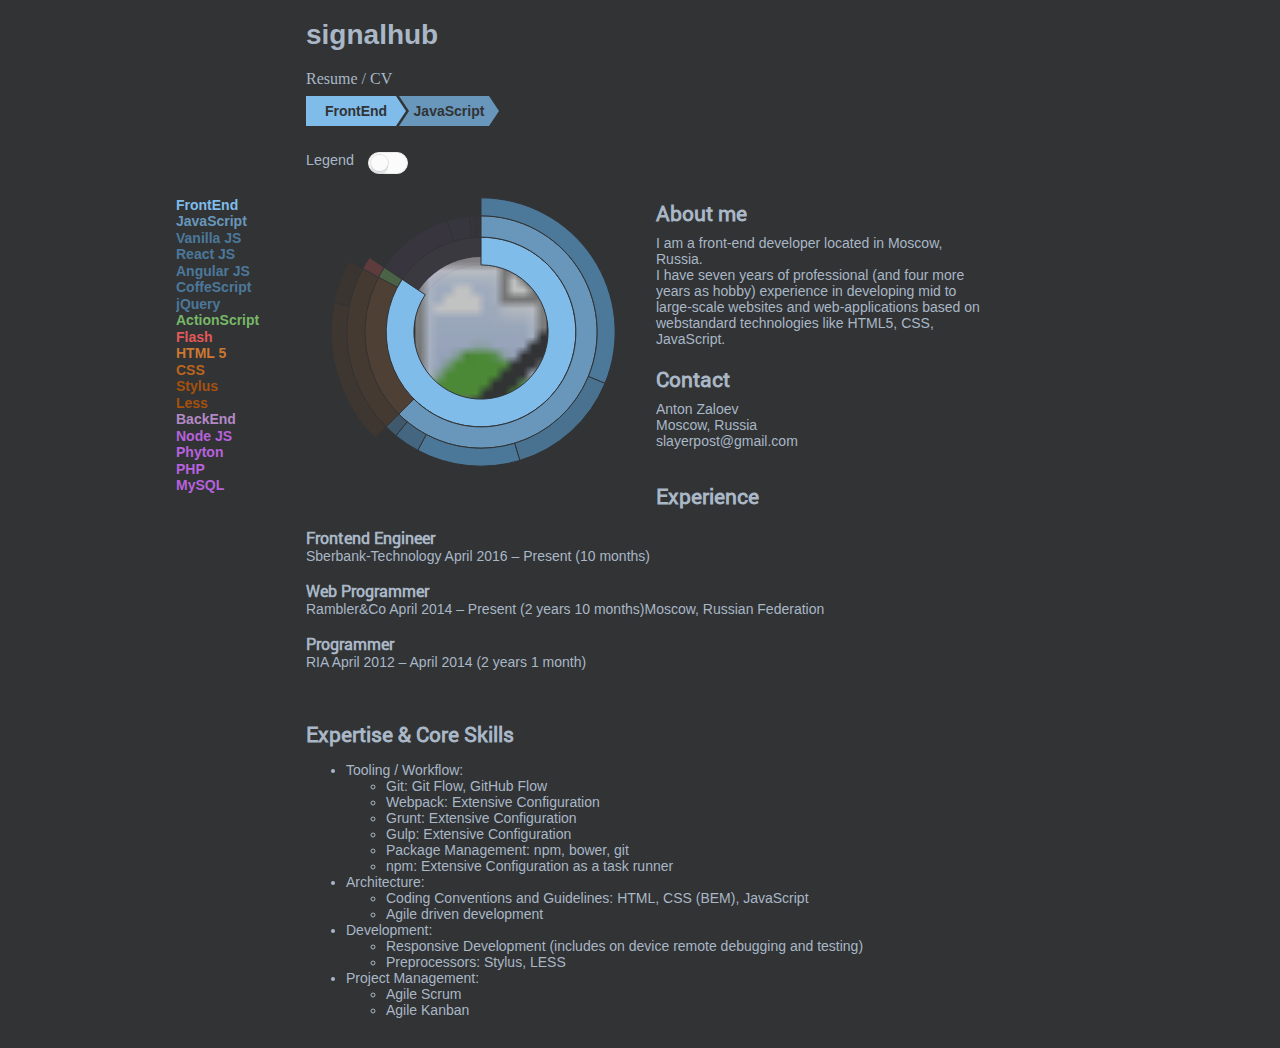
==== commit 0ffff58a: "update" ====
--- a/index.html
+++ b/index.html
@@ -114,36 +114,36 @@
             </ul>
           </div>
         </div>
-        <div class="desc full-static">
-          <h2>Work</h2>
-          <div class="subscribe">
-            <object width="600" height="400">
+        <!--<div class="desc full-static">-->
+          <!--<h2>Work</h2>-->
+          <!--<div class="subscribe">-->
+            <!--<object width="600" height="400">-->
 
-              <param name="movie" value="">
+              <!--<param name="movie" value="">-->
 
-              <embed src="http://vid-1.rian.ru/ig/anton/eg/" width="600" height="400">
+              <!--<embed src="http://vid-1.rian.ru/ig/anton/eg/" width="600" height="400">-->
 
-              </embed>
+              <!--</embed>-->
 
-            </object>
-          </div>
-          <div class="subscribe">
-            <a href="http://vid-1.rian.ru/ig/anton/migr/">International Migration</a>
-          </div>
-          <div class="subscribe">
-            <a href="http://vid-1.rian.ru/ig/anton/foodfish/">food without meat and fish</a>
-          </div>
+            <!--</object>-->
+          <!--</div>-->
+          <!--<div class="subscribe">-->
+            <!--<a href="http://vid-1.rian.ru/ig/anton/migr/">International Migration</a>-->
+          <!--</div>-->
+          <!--<div class="subscribe">-->
+            <!--<a href="http://vid-1.rian.ru/ig/anton/foodfish/">food without meat and fish</a>-->
+          <!--</div>-->
 
-          <div class="subscribe">
-            <a href="http://drive-bmw.motor.ru/">BMW ConnectedDrive</a>
-          </div>
-          <div class="subscribe">
-            <a href="https://lenta.ru/articles/2014/06/24/cupinfo/">The world Cup 2014</a>
-          </div>
-          <div class="subscribe">
-            <a href="https://finance.rambler.ru/currencies/dynamics/">finance.rambler.ru</a>
-          </div>
-        </div>
+          <!--<div class="subscribe">-->
+            <!--<a href="http://drive-bmw.motor.ru/">BMW ConnectedDrive</a>-->
+          <!--</div>-->
+          <!--<div class="subscribe">-->
+            <!--<a href="https://lenta.ru/articles/2014/06/24/cupinfo/">The world Cup 2014</a>-->
+          <!--</div>-->
+          <!--<div class="subscribe">-->
+            <!--<a href="https://finance.rambler.ru/currencies/dynamics/">finance.rambler.ru</a>-->
+          <!--</div>-->
+        <!--</div>-->
       </div>
     </div>
     
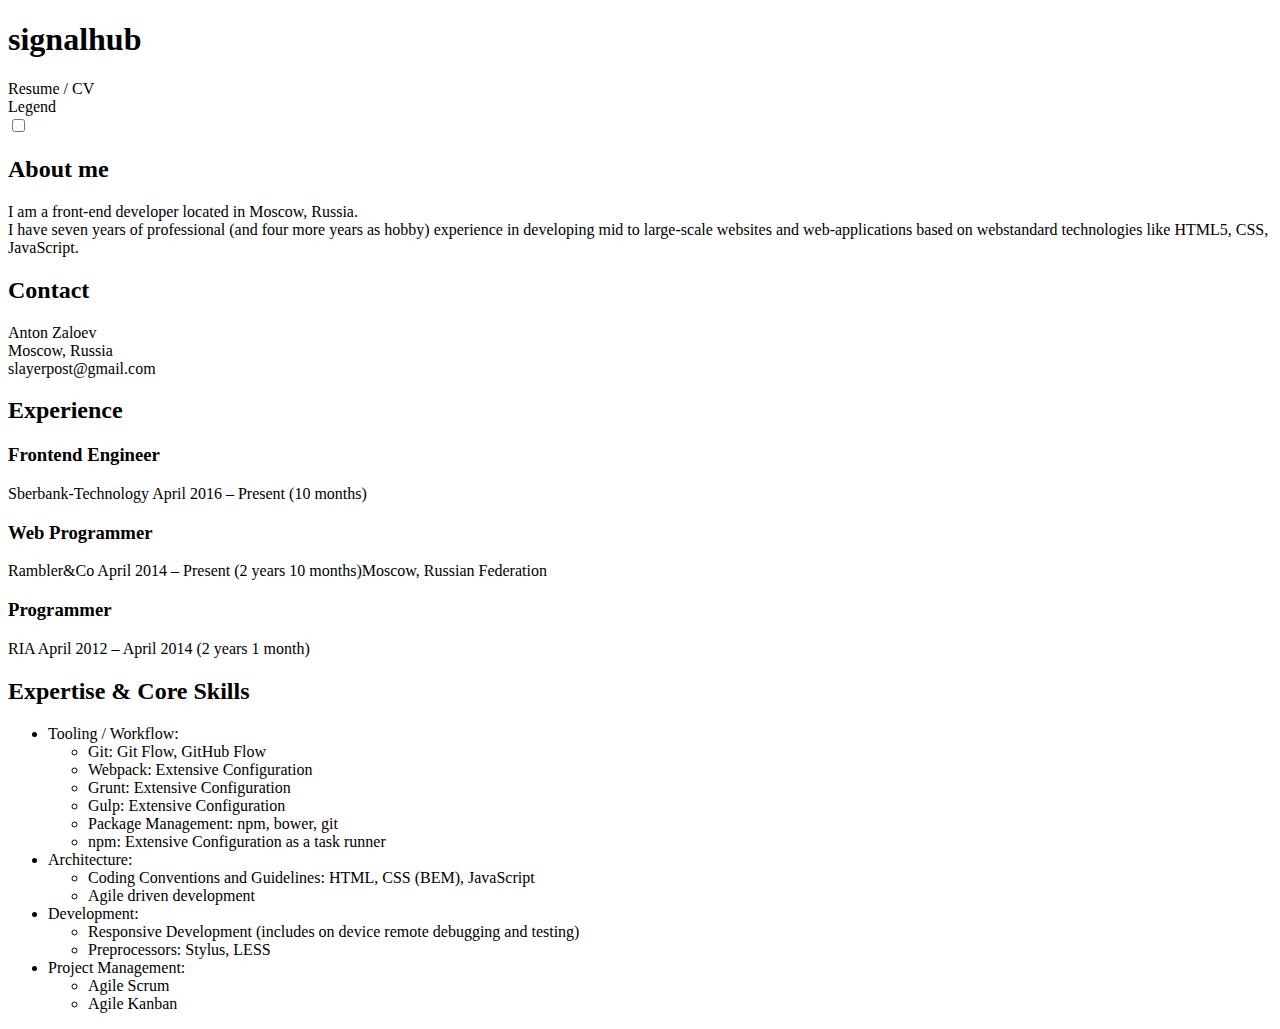
==== commit acd7016d: "update" ====
--- a/index.html
+++ b/index.html
@@ -11,9 +11,9 @@
     <title>Signalhub</title>
 
     
-      <link href="assets/css/vendors.4f521dedf193a9142c0c.css" rel="stylesheet">
+      <link href="assets/css/vendors.c639637c987ea2ada4a9.css" rel="stylesheet">
     
-      <link href="assets/css/application.45ab47c7e9a9898e4f08.css" rel="stylesheet">
+      <link href="assets/css/application.0903dc9d0012e98ea61b.css" rel="stylesheet">
     
     <link rel="icon" type="image/x-icon" href="https://assets-cdn.github.com/favicon.ico">
     <!--[if IE]>
@@ -147,9 +147,9 @@
       </div>
     </div>
     
-      <script src="assets/js/vendors.4f521dedf193a9142c0c.js"></script>
+      <script src="assets/js/vendors.c639637c987ea2ada4a9.js"></script>
     
-      <script src="assets/js/application.bundle.45ab47c7e9a9898e4f08.js"></script>
+      <script src="assets/js/application.bundle.0903dc9d0012e98ea61b.js"></script>
     
   </body>
 </html>
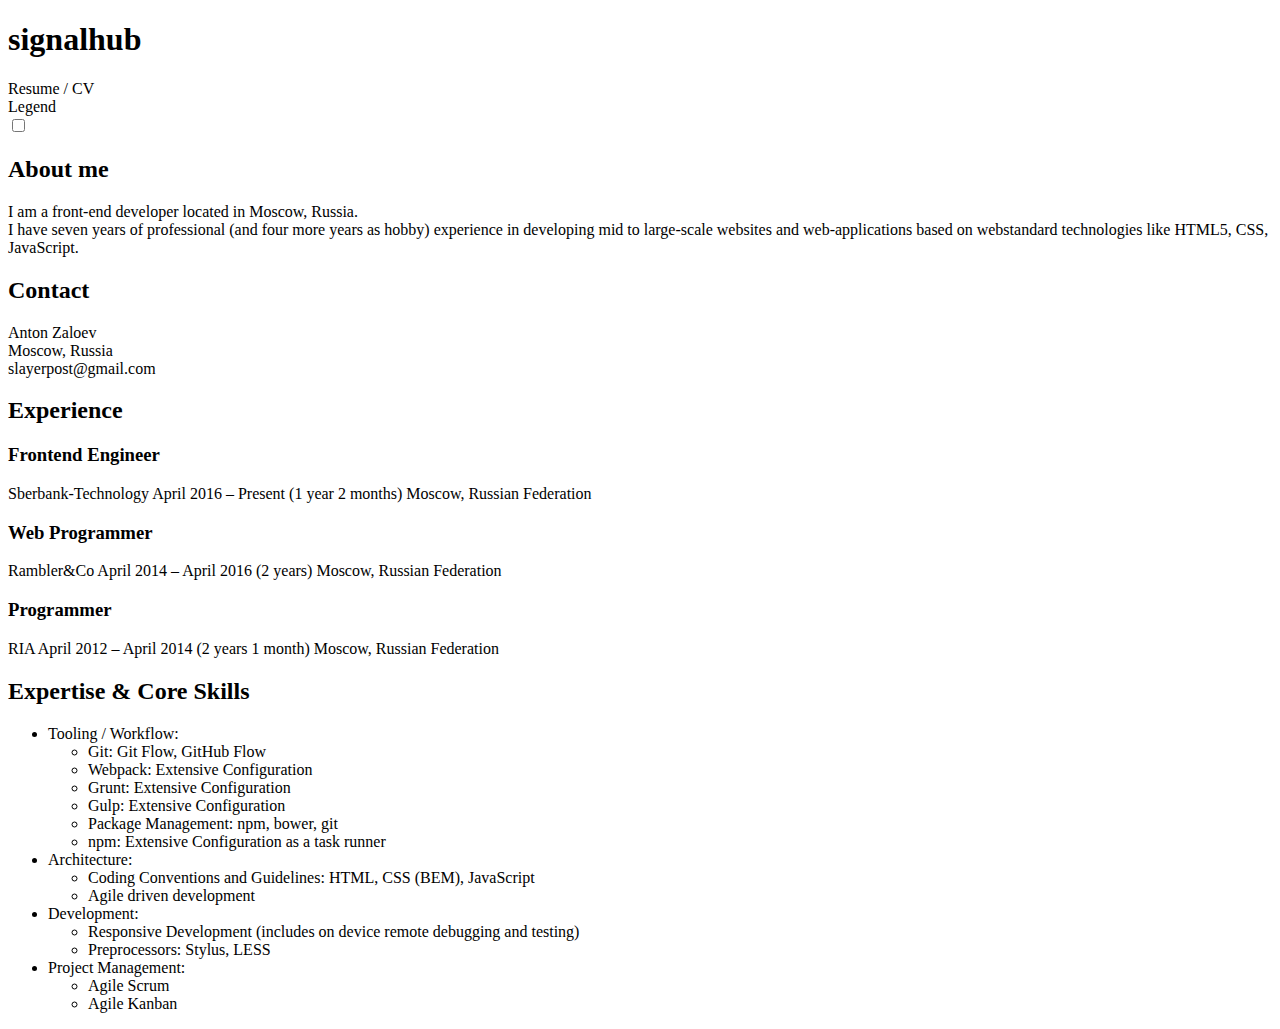
==== commit efc7d669: "update info" ====
--- a/index.html
+++ b/index.html
@@ -11,9 +11,9 @@
     <title>Signalhub</title>
 
     
-      <link href="assets/css/vendors.c639637c987ea2ada4a9.css" rel="stylesheet">
+      <link href="assets/css/vendors.0d56051e0e4bfbd87d9e.css" rel="stylesheet">
     
-      <link href="assets/css/application.0903dc9d0012e98ea61b.css" rel="stylesheet">
+      <link href="assets/css/application.f05f5a809fd5d89fb7f5.css" rel="stylesheet">
     
     <link rel="icon" type="image/x-icon" href="https://assets-cdn.github.com/favicon.ico">
     <!--[if IE]>
@@ -64,7 +64,7 @@
             <h3 class="post">Frontend Engineer</h3>
             <div class="place">
               Sberbank-Technology
-              April 2016 – Present (10 months)
+              April 2016 – Present (1 year 2 months) Moscow, Russian Federation
             </div>
 
           </div>
@@ -72,14 +72,14 @@
             <h3 class="post">Web Programmer</h3>
             <div class="place">
               Rambler&Co
-              April 2014 – Present (2 years 10 months)Moscow, Russian Federation
+              April 2014 – April 2016 (2 years) Moscow, Russian Federation
             </div>
           </div>
           <div class="substring">
             <h3 class="post">Programmer</h3>
             <div class="place">
               RIA
-              April 2012 – April 2014 (2 years 1 month)
+              April 2012 – April 2014 (2 years 1 month) Moscow, Russian Federation
             </div>
           </div>
         </div>
@@ -147,9 +147,9 @@
       </div>
     </div>
     
-      <script src="assets/js/vendors.c639637c987ea2ada4a9.js"></script>
+      <script src="assets/js/vendors.0d56051e0e4bfbd87d9e.js"></script>
     
-      <script src="assets/js/application.bundle.0903dc9d0012e98ea61b.js"></script>
+      <script src="assets/js/application.bundle.f05f5a809fd5d89fb7f5.js"></script>
     
   </body>
 </html>
